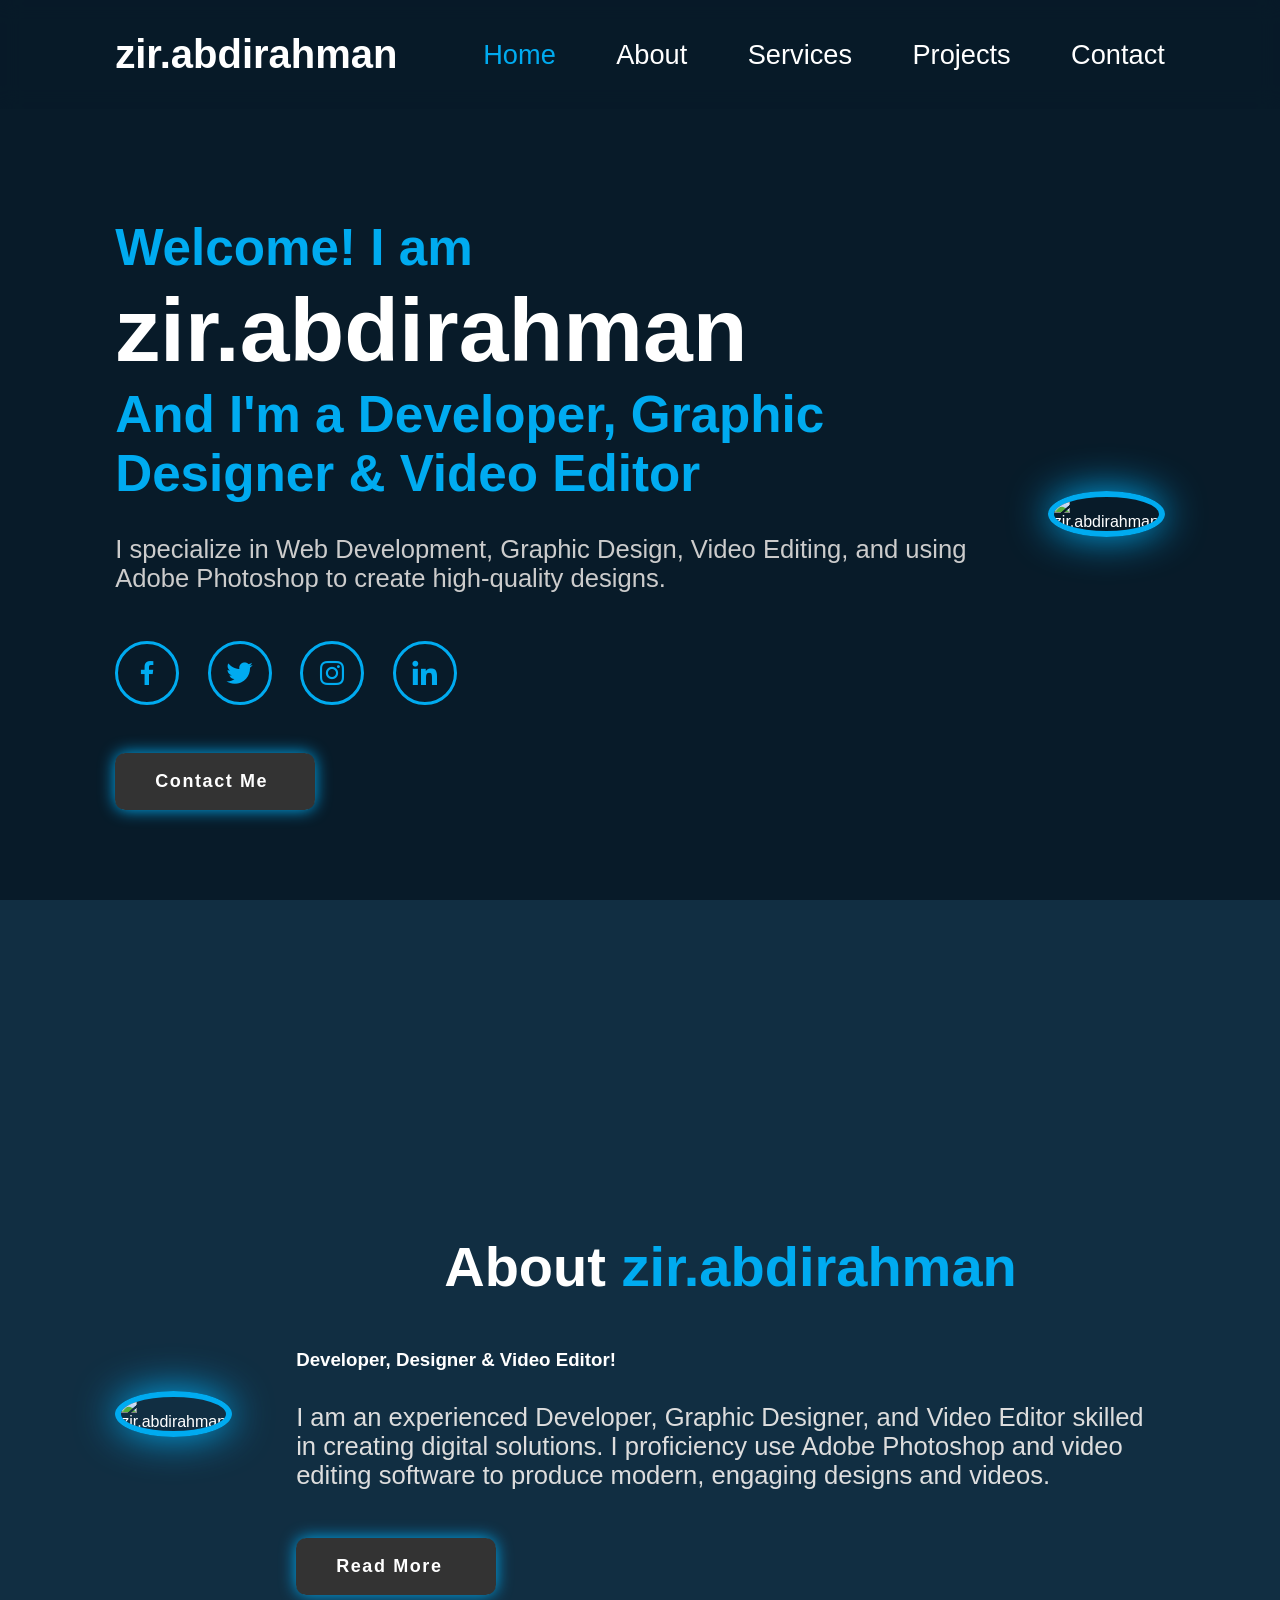
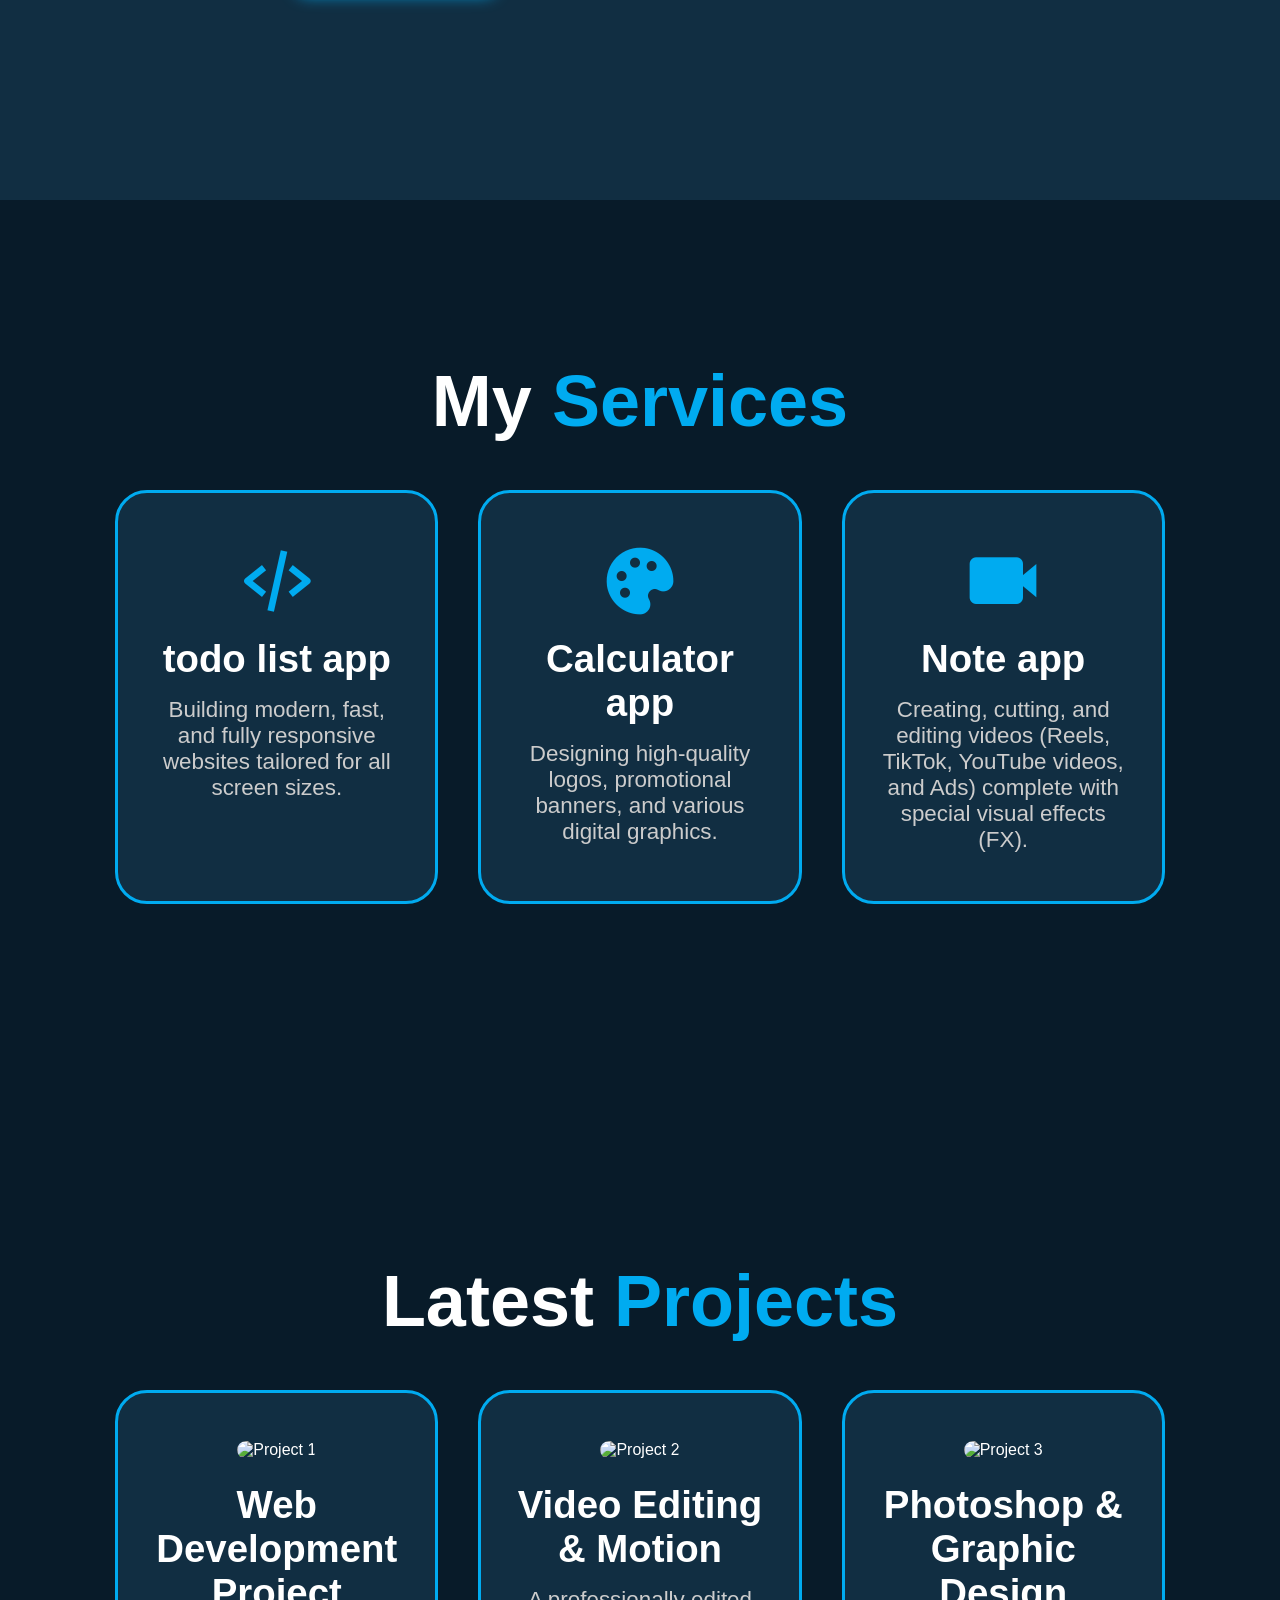
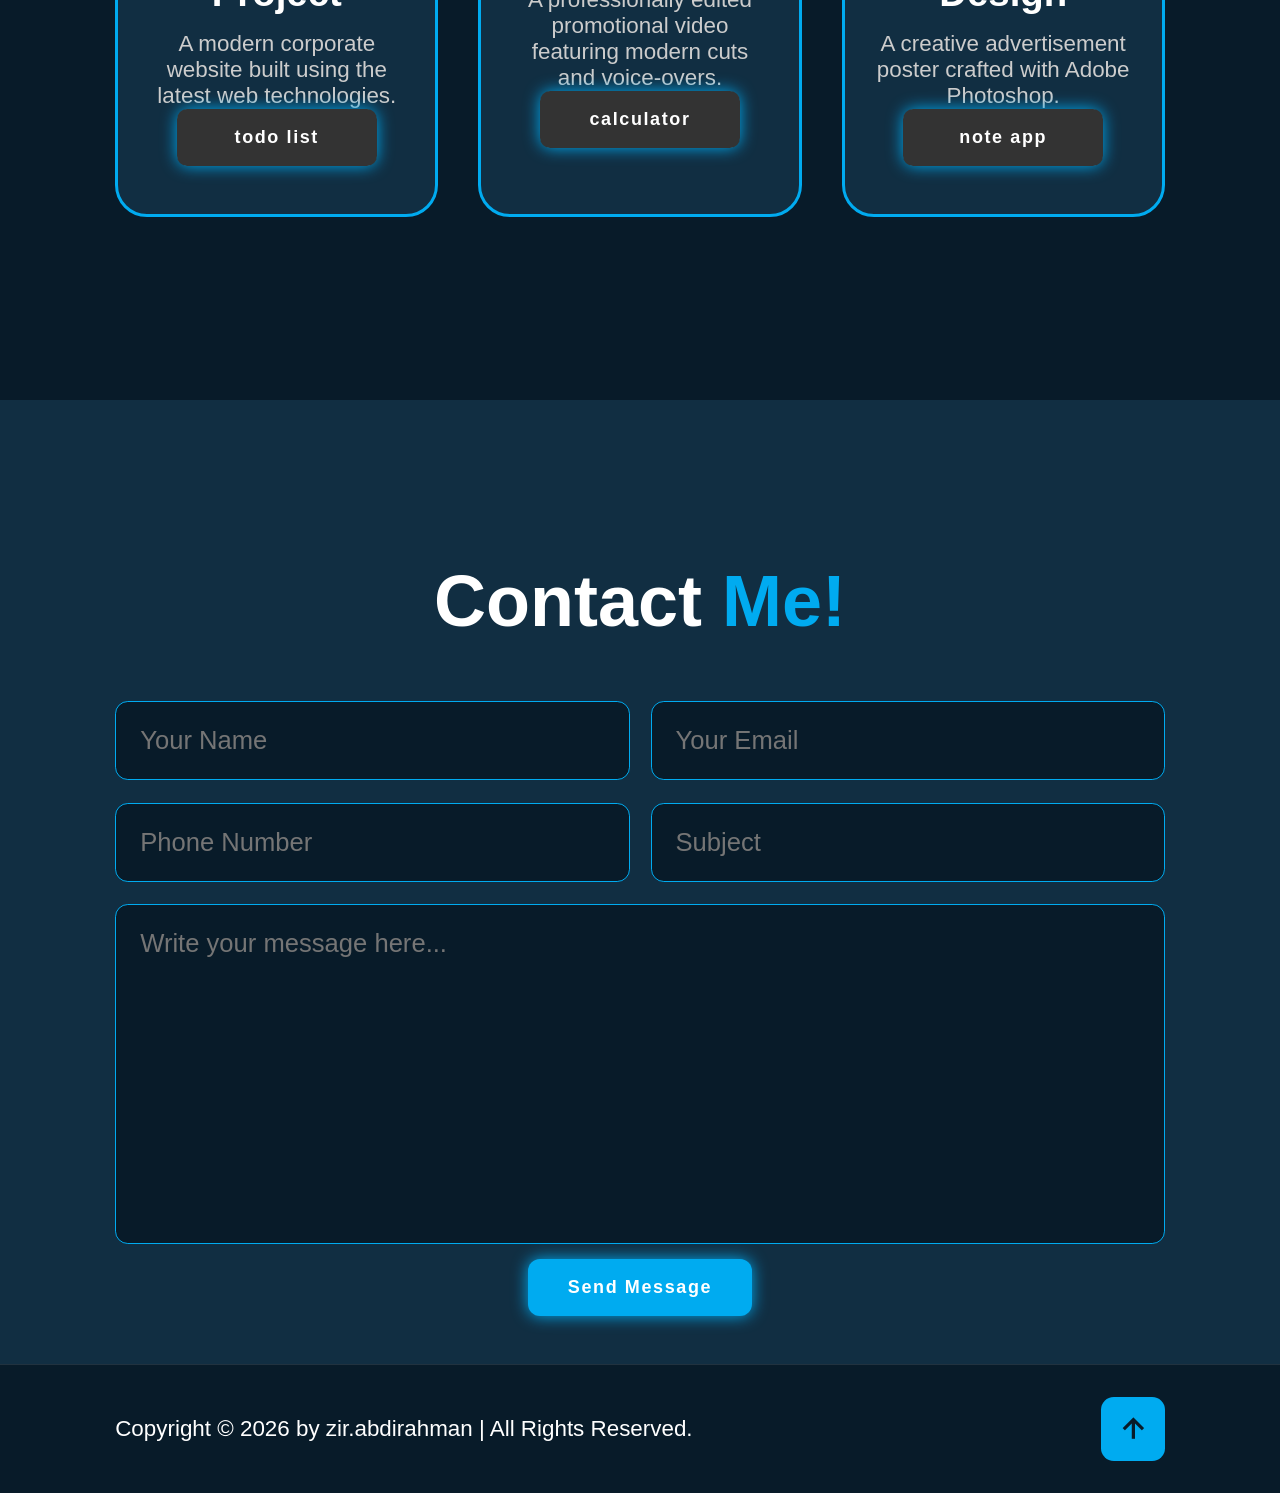
==== index.html @ 747f0863 "Add files via upload" ====
<!DOCTYPE html>
<html lang="en">
<head>
    <meta charset="UTF-8">
    <meta name="viewport" content="width=device-width, initial-scale=1.0">
    <title>zir.abdirahman - Portfolio</title>
    <link rel="stylesheet" href="style.css">
    <link rel="stylesheet" href="button.css">
    <!-- Boxicons Icons -->
    <link href='https://unpkg.com/boxicons@2.1.4/css/boxicons.min.css' rel='stylesheet'>
</head>
<body>

    <!-- Header / Nav -->
    <header class="header">
        <a href="#home" class="logo">zir.abdirahman</a>
        <i class='bx bx-menu' id="menu-icon"></i>
        <nav class="navbar">
            <a href="#home" class="active">Home</a>
            <a href="#about">About</a>
            <a href="#services">Services</a>
            <a href="#projects">Projects</a>
            <a href="#contact">Contact</a>
            
        </nav>
    </header>

    <!-- Home Section -->
    <section class="home" id="home">
        <div class="home-content">
            <h3>Welcome! I am</h3>
            <h1>zir.abdirahman</h1>
            <h3>And I'm a <span>Developer, Graphic Designer & Video Editor</span></h3>
            <p>I specialize in Web Development, Graphic Design, Video Editing, and using Adobe Photoshop to create high-quality designs.</p>
            
            <div class="social-media">
                <a href="#"><i class='bx bxl-facebook'></i></a>
                <a href="#"><i class='bx bxl-twitter'></i></a>
                <a href="#"><i class='bx bxl-instagram'></i></a>
                <a href="#"><i class='bx bxl-linkedin'></i></a>
            </div>

            <a href="#contact" class="btn">Contact Me</a>
        </div>

        <div class="home-img">
            <img src="https://via.placeholder.com/400" alt="zir.abdirahman">
        </div>
    </section>

    <!-- About Section -->
    <section class="about" id="about">
        <div class="about-img">
            <img src="https://via.placeholder.com/400" alt="zir.abdirahman">
        </div>

        <div class="about-content">
            <h2 class="heading">About <span>zir.abdirahman</span></h2>
            <h3>Developer, Designer & Video Editor!</h3>
            <p>I am an experienced Developer, Graphic Designer, and Video Editor skilled in creating digital solutions. I proficiency use Adobe Photoshop and video editing software to produce modern, engaging designs and videos.</p>
            <a href="#" class="btn">Read More</a>
        </div>
    </section>

    <!-- Services Section -->
    <section class="services" id="services">
        <h2 class="heading">My <span>Services</span></h2>

        <div class="services-container">
            <div class="service-box">
                <i class='bx bx-code-alt'></i>
                <h3>todo list app</h3>
                <p>Building modern, fast, and fully responsive websites tailored for all screen sizes.</p>
            </div>

            <div class="service-box">
                <i class='bx bxs-palette'></i>
                <h3>Calculator app</h3>
                <p>Designing high-quality logos, promotional banners, and various digital graphics.</p>

            </div>

            <div class="service-box">
                <i class='bx bxs-video'></i>
                <h3>Note app</h3>
                <p>Creating, cutting, and editing videos (Reels, TikTok, YouTube videos, and Ads) complete with special visual effects (FX).</p>
            </div>

           
        </div>
    </section>

    <!-- Projects Section -->
    <section class="projects" id="projects">
        <h2 class="heading">Latest <span>Projects</span></h2>

        <div class="projects-container">
            <div class="project-card">
                <img src="https://via.placeholder.com/500x300" alt="Project 1">
                <h3>Web Development Project</h3>
                <p>A modern corporate website built using the latest web technologies.</p>
                <a href="to do list.html">
                <button class="btn">todo list</button>
                </a>
            </div>

            <div class="project-card">
                <img src="https://via.placeholder.com/500x300" alt="Project 2">
                <h3>Video Editing & Motion</h3>
                <p>A professionally edited promotional video featuring modern cuts and voice-overs.</p>
                <a href="calculator.html">
                <button class="btn">calculator</button>
                </a>
            </div>

            <div class="project-card">
                <img src="https://via.placeholder.com/500x300" alt="Project 3">
                <h3>Photoshop & Graphic Design</h3>
                <p>A creative advertisement poster crafted with Adobe Photoshop.</p>
                 <a href="note taking.html">
                <button class="btn">note app</button>
                </a>
            </div>
        </div>
    </section>

    <!-- Contact Section -->
    <section class="contact" id="contact">
        <h2 class="heading">Contact <span>Me!</span></h2>

        <form action="#">
            <div class="input-box">
                <input type="text" placeholder="Your Name">
                <input type="email" placeholder="Your Email">
            </div>
            <div class="input-box">
                <input type="number" placeholder="Phone Number">
                <input type="text" placeholder="Subject">
            </div>
            <textarea cols="30" rows="10" placeholder="Write your message here..."></textarea>
            <input type="submit" value="Send Message" class="btn">
        </form>
    </section>

    <!-- Footer -->
    <footer class="footer">
        <div class="footer-text">
            <p>Copyright &copy; 2026 by zir.abdirahman | All Rights Reserved.</p>
        </div>

        <div class="footer-iconTop">
            <a href="#home"><i class='bx bx-up-arrow-alt'></i></a>
        </div>
    </footer>
  <script src="script.js"></script>
</body>
</html>
---- style.css ----
* {
            margin: 0;
            padding: 0;
            box-sizing: border-box;
            text-decoration: none;
            border: none;
            outline: none;
            scroll-behavior: smooth;
            font-family: 'Poppins', sans-serif;
        }

        :root {
            --bg-color: #081b29;
            --second-bg-color: #112e42;
            --text-color: #edd;
            --main-color: #00abf0;
        }

        body {
            background: var(--bg-color);
            color: #fff;
        }

        /* Header / Navbar */
        .header {
            position: fixed;
            top: 0;
            left: 0;
            width: 100%;
            padding: 2rem 9%;
            background: rgba(8, 27, 41, 0.7);
            backdrop-filter: blur(10px);
            display: flex;
            justify-content: space-between;
            align-items: center;
            z-index: 100;
        }

        .logo {
            font-size: 2.5rem;
            color: #fff;
            font-weight: 700;
        }

        .navbar a {
            font-size: 1.7rem;
            color: #fff;
            margin-left: 3.5rem;
            transition: .3s;
        }

        .navbar a:hover,
        .navbar a.active {
            color: var(--main-color);
        }

        #menu-icon {
            font-size: 3.6rem;
            color: var(--main-color);
            display: none;
            cursor: pointer;
        }

        /* Section Styling */
        section {
            min-height: 100vh;
            padding: 10rem 9% 2rem;
        }

        /* Home Section */
        .home {
            display: flex;
            justify-content: space-between;
            align-items: center;
            gap: 4rem;
        }

        .home-content h1 {
            font-size: 5.6rem;
            font-weight: 700;
            line-height: 1.2;
        }

        .home-content h3 {
            font-size: 3.2rem;
            font-weight: 700;
            color: var(--main-color);
        }

        .home-content p {
            font-size: 1.6rem;
            margin: 2rem 0 3rem;
            color: #ccc;
        }

        .social-media a {
            display: inline-flex;
            justify-content: center;
            align-items: center;
            width: 4rem;
            height: 4rem;
            background: transparent;
            border: .2rem solid var(--main-color);
            border-radius: 50%;
            font-size: 2rem;
            color: var(--main-color);
            margin: 0 1.5rem 3rem 0;
            transition: .5s ease;
        }

        .social-media a:hover {
            background: var(--main-color);
            color: var(--bg-color);
            box-shadow: 0 0 2rem var(--main-color);
        }

        .btn {
            display: inline-block;
            padding: 1.2rem 2.8rem;
            background: var(--main-color);
            border-radius: 4rem;
            box-shadow: 0 0 1rem var(--main-color);
            font-size: 1.6rem;
            color: var(--bg-color);
            letter-spacing: .1rem;
            font-weight: 600;
            transition: .5s ease;
        }

        .btn:hover {
            box-shadow: 0 0 2rem var(--main-color);
        }

        .home-img img, .about-img img {
            width: 28vw;
            border-radius: 50%;
            border: .4rem solid var(--main-color);
            box-shadow: 0 0 2.5rem var(--main-color);
            transition: .5s ease;
        }

        .home-img img:hover, .about-img img:hover {
            box-shadow: 0 0 5rem var(--main-color);
        }

        /* About Section */
        .about {
            display: flex;
            justify-content: center;
            align-items: center;
            gap: 4rem;
            background: var(--second-bg-color);
        }

        .heading {
            font-size: 4.5rem;
            text-align: center;
            margin-bottom: 3rem;
        }

        .heading span {
            color: var(--main-color);
        }

        .about-content h2 {
            font-size: 3.5rem;
            line-height: 1.2;
        }

        .about-content p {
            font-size: 1.6rem;
            margin: 2rem 0 3rem;
            color: #ddd;
        }

        /* Services Section */
        .services-container, .projects-container {
            display: grid;
            grid-template-columns: repeat(auto-fit, minmax(280px, 1fr));
            gap: 2.5rem;
        }

        .service-box, .project-card {
            background: var(--second-bg-color);
            padding: 3rem 2rem;
            border-radius: 2rem;
            border: .2rem solid var(--main-color);
            text-align: center;
            transition: .5s ease;
        }

        .service-box:hover, .project-card:hover {
            box-shadow: 0 0 2rem var(--main-color);
            transform: translateY(-5px);
        }

        .service-box i {
            font-size: 5rem;
            color: var(--main-color);
            margin-bottom: 1rem;
        }

        .service-box h3, .project-card h3 {
            font-size: 2.4rem;
            margin-bottom: 1rem;
        }

        .service-box p, .project-card p {
            font-size: 1.4rem;
            color: #ccc;
        }

        .project-card img {
            width: 100%;
            border-radius: 1rem;
            margin-bottom: 1.5rem;
        }

        .projects {
            background: var(--bg-color);
        }

        /* Contact Section */
        .contact {
            background: var(--second-bg-color);
        }

        .contact form {
            max-width: 70rem;
            margin: 1rem auto;
            text-align: center;
        }

        .contact form .input-box {
            display: flex;
            justify-content: space-between;
            flex-wrap: wrap;
        }

        .contact form .input-box input,
        .contact form textarea {
            width: 100%;
            padding: 1.5rem;
            font-size: 1.6rem;
            color: #fff;
            background: var(--bg-color);
            border-radius: .8rem;
            margin: .7rem 0;
            border: .1rem solid var(--main-color);
        }

        .contact form .input-box input {
            width: 49%;
        }

        .contact form textarea {
            resize: none;
        }

        /* Footer */
        .footer {
            display: flex;
            justify-content: space-between;
            align-items: center;
            padding: 2rem 9%;
            background: var(--bg-color);
            border-top: .1rem solid rgba(255, 255, 255, 0.1);
        }

        .footer-text p {
            font-size: 1.4rem;
        }

        .footer-iconTop a {
            display: inline-flex;
            justify-content: center;
            align-items: center;
            padding: .8rem;
            background: var(--main-color);
            border-radius: .8rem;
            transition: .5s ease;
        }

        .footer-iconTop a i {
            font-size: 2.4rem;
            color: var(--bg-color);
        }

        /* Responsive Styles */
        @media (max-width: 991px) {
            .header { padding: 2rem 3%; }
            section { padding: 10rem 3% 2rem; }
            .footer { padding: 2rem 3%; }
        }

        @media (max-width: 768px) {
            #menu-icon { display: block; }

            .navbar {
                position: absolute;
                top: 100%;
                left: 0;
                width: 100%;
                padding: 1rem 3%;
                background: var(--bg-color);
                border-top: .1rem solid rgba(0, 0, 0, .2);
                box-shadow: 0 .5rem 1rem rgba(0, 0, 0, .2);
                display: none;
            }

            .navbar.active { display: block; }

            .navbar a {
                display: block;
                font-size: 2rem;
                margin: 3rem 0;
            }

            .home {
                flex-direction: column-reverse;
                text-align: center;
            }

            .home-img img, .about-img img { width: 60vw; }

            .about {
                flex-direction: column;
                text-align: center;
            }

            .contact form .input-box input { width: 100%; }
        }
---- button.css ----
.btn{
    padding: 18px 40px;
    font-size: 18px;
    min-width: 200px;
    border: none;
    outline: none;
    color: #fff;
    cursor: pointer;
    position: relative;
    z-index: 0;
    border-radius: 12px;
}

.btn::after{
    content: "";
    z-index: -2;
    position: absolute;
    width: 100%;
    height: 100%;
    background-color: #333;
    left: 0;
    top: 0;
    border-radius: 10px;
}

.btn::before{
    content:"";
    background: linear-gradient(
        45deg,
        #ff0000, #ff7300, #fffb00, #48ff00,
        #00ffd5, #002bff, #ff00c8, #ff0000
    );
    position: absolute;
    top: -2px;
    left: -2px;
    background-size: 600%;
    background-position: 0 0;
    z-index: -1;
    width: calc(100% + 4px);
    height: calc(100% + 4px);
    filter: blur(15px);
    animation: glowing 20s linear infinite;
    transition: opacity .3s ease-in-out;
    border-radius: 10px;
    opacity: 0;
}

@keyframes glowing{
    0% {background-position:0 0;}
    50% {background-position:400% 0;}
    100% {background-position:0 0;}
}

.btn:hover::before{
    opacity: 1;
}

.btn:active::after{
    background: transparent;
}

.btn:active{
    color: #000;
    font-weight: bold;
}
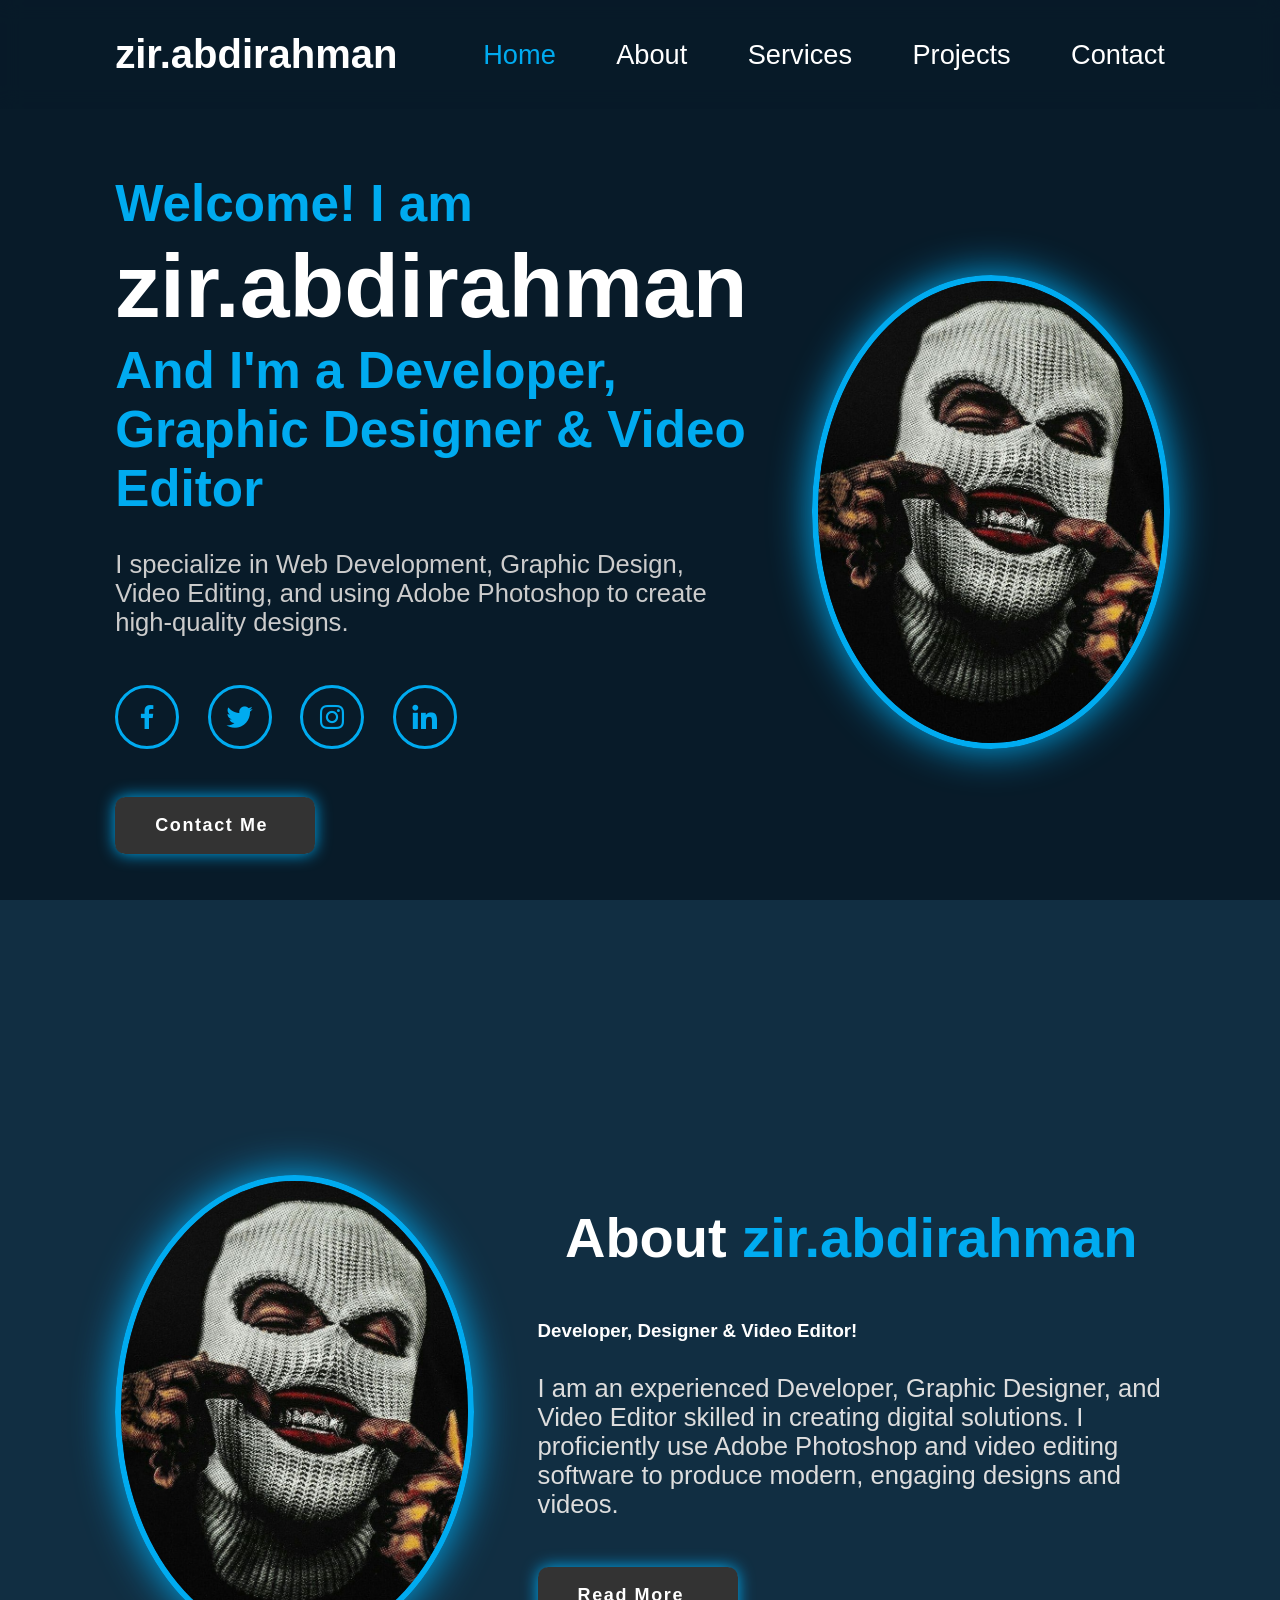
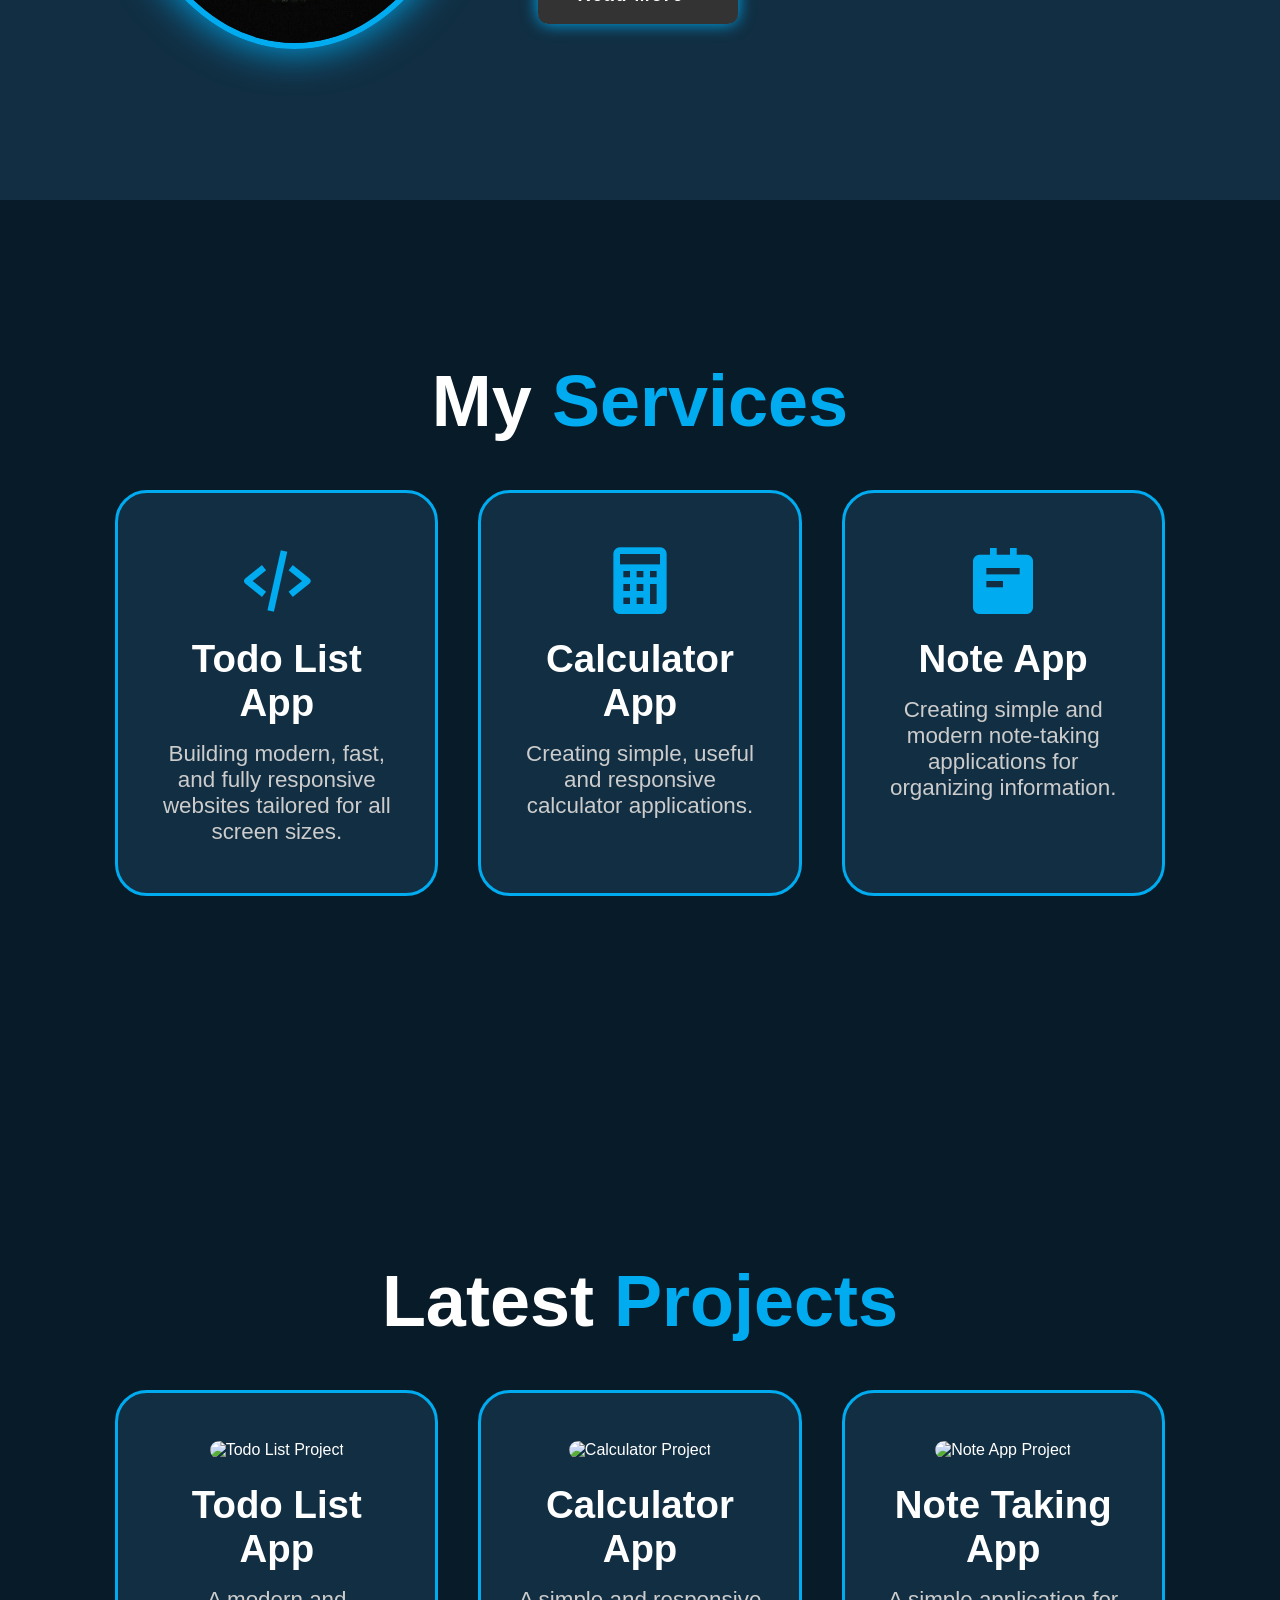
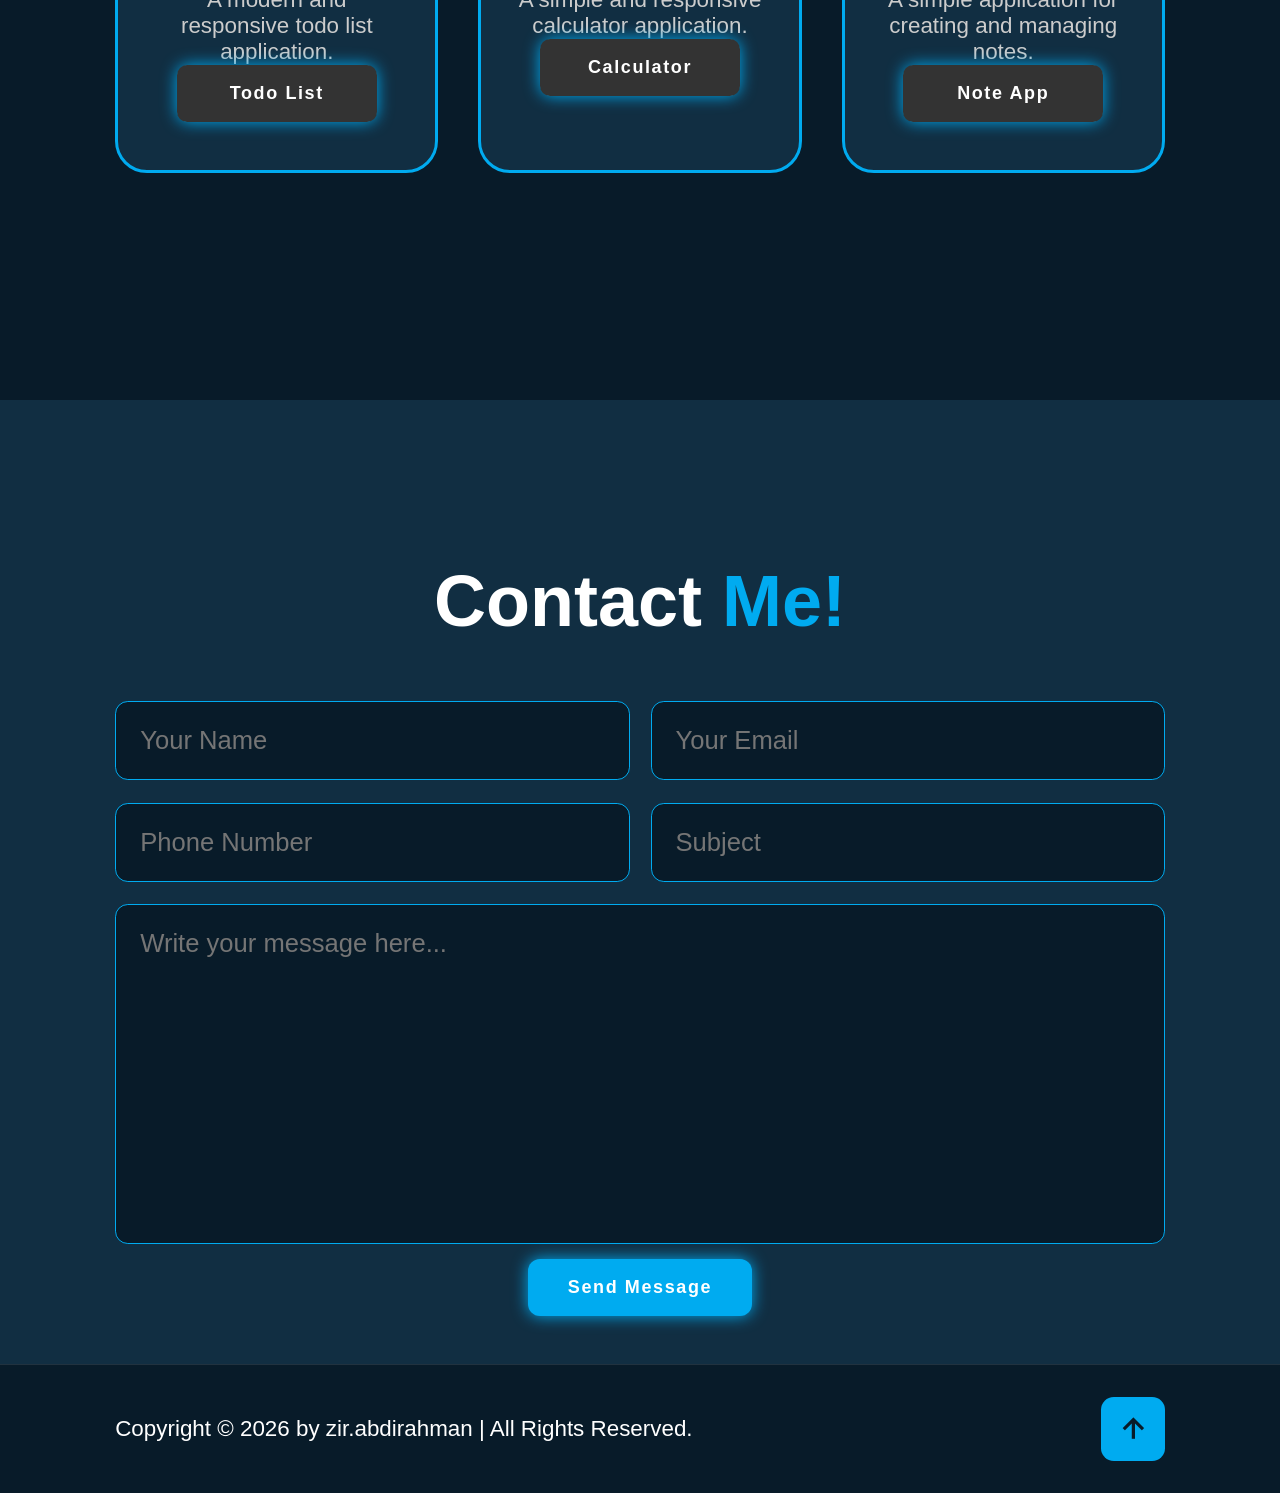
==== commit af0a8822: "Update index.html" ====
--- a/index.html
+++ b/index.html
@@ -3,155 +3,337 @@
 <head>
     <meta charset="UTF-8">
     <meta name="viewport" content="width=device-width, initial-scale=1.0">
+
     <title>zir.abdirahman - Portfolio</title>
+
     <link rel="stylesheet" href="style.css">
     <link rel="stylesheet" href="button.css">
-    <!-- Boxicons Icons -->
-    <link href='https://unpkg.com/boxicons@2.1.4/css/boxicons.min.css' rel='stylesheet'>
+
+    <!-- Boxicons -->
+    <link href="https://unpkg.com/boxicons@2.1.4/css/boxicons.min.css" rel="stylesheet">
 </head>
+
 <body>
 
-    <!-- Header / Nav -->
+    <!-- Header -->
     <header class="header">
+
         <a href="#home" class="logo">zir.abdirahman</a>
-        <i class='bx bx-menu' id="menu-icon"></i>
+
+        <i class="bx bx-menu" id="menu-icon"></i>
+
         <nav class="navbar">
             <a href="#home" class="active">Home</a>
             <a href="#about">About</a>
             <a href="#services">Services</a>
             <a href="#projects">Projects</a>
             <a href="#contact">Contact</a>
-            
         </nav>
+
     </header>
+
 
     <!-- Home Section -->
     <section class="home" id="home">
+
         <div class="home-content">
+
             <h3>Welcome! I am</h3>
+
             <h1>zir.abdirahman</h1>
-            <h3>And I'm a <span>Developer, Graphic Designer & Video Editor</span></h3>
-            <p>I specialize in Web Development, Graphic Design, Video Editing, and using Adobe Photoshop to create high-quality designs.</p>
-            
+
+            <h3>
+                And I'm a
+                <span>Developer, Graphic Designer & Video Editor</span>
+            </h3>
+
+            <p>
+                I specialize in Web Development, Graphic Design,
+                Video Editing, and using Adobe Photoshop to create
+                high-quality designs.
+            </p>
+
             <div class="social-media">
-                <a href="#"><i class='bx bxl-facebook'></i></a>
-                <a href="#"><i class='bx bxl-twitter'></i></a>
-                <a href="#"><i class='bx bxl-instagram'></i></a>
-                <a href="#"><i class='bx bxl-linkedin'></i></a>
+
+                <a href="#">
+                    <i class="bx bxl-facebook"></i>
+                </a>
+
+                <a href="#">
+                    <i class="bx bxl-twitter"></i>
+                </a>
+
+                <a href="#">
+                    <i class="bx bxl-instagram"></i>
+                </a>
+
+                <a href="#">
+                    <i class="bx bxl-linkedin"></i>
+                </a>
+
             </div>
 
             <a href="#contact" class="btn">Contact Me</a>
-        </div>
-
+
+        </div>
+
+
+        <!-- Profile Image -->
         <div class="home-img">
-            <img src="https://via.placeholder.com/400" alt="zir.abdirahman">
-        </div>
-    </section>
+
+            <img src="profile.jpg" alt="zir.abdirahman">
+
+        </div>
+
+    </section>
+
 
     <!-- About Section -->
     <section class="about" id="about">
+
         <div class="about-img">
-            <img src="https://via.placeholder.com/400" alt="zir.abdirahman">
+            <img src="profile.jpg" alt="zir.abdirahman">
         </div>
 
         <div class="about-content">
-            <h2 class="heading">About <span>zir.abdirahman</span></h2>
+
+            <h2 class="heading">
+                About <span>zir.abdirahman</span>
+            </h2>
+
             <h3>Developer, Designer & Video Editor!</h3>
-            <p>I am an experienced Developer, Graphic Designer, and Video Editor skilled in creating digital solutions. I proficiency use Adobe Photoshop and video editing software to produce modern, engaging designs and videos.</p>
+
+            <p>
+                I am an experienced Developer, Graphic Designer,
+                and Video Editor skilled in creating digital solutions.
+                I proficiently use Adobe Photoshop and video editing
+                software to produce modern, engaging designs and videos.
+            </p>
+
             <a href="#" class="btn">Read More</a>
-        </div>
-    </section>
+
+        </div>
+
+    </section>
+
 
     <!-- Services Section -->
     <section class="services" id="services">
-        <h2 class="heading">My <span>Services</span></h2>
+
+        <h2 class="heading">
+            My <span>Services</span>
+        </h2>
 
         <div class="services-container">
+
             <div class="service-box">
-                <i class='bx bx-code-alt'></i>
-                <h3>todo list app</h3>
-                <p>Building modern, fast, and fully responsive websites tailored for all screen sizes.</p>
-            </div>
+
+                <i class="bx bx-code-alt"></i>
+
+                <h3>Todo List App</h3>
+
+                <p>
+                    Building modern, fast, and fully responsive
+                    websites tailored for all screen sizes.
+                </p>
+
+            </div>
+
 
             <div class="service-box">
-                <i class='bx bxs-palette'></i>
-                <h3>Calculator app</h3>
-                <p>Designing high-quality logos, promotional banners, and various digital graphics.</p>
-
-            </div>
+
+                <i class="bx bxs-calculator"></i>
+
+                <h3>Calculator App</h3>
+
+                <p>
+                    Creating simple, useful and responsive
+                    calculator applications.
+                </p>
+
+            </div>
+
 
             <div class="service-box">
-                <i class='bx bxs-video'></i>
-                <h3>Note app</h3>
-                <p>Creating, cutting, and editing videos (Reels, TikTok, YouTube videos, and Ads) complete with special visual effects (FX).</p>
-            </div>
-
-           
-        </div>
-    </section>
+
+                <i class="bx bxs-notepad"></i>
+
+                <h3>Note App</h3>
+
+                <p>
+                    Creating simple and modern note-taking
+                    applications for organizing information.
+                </p>
+
+            </div>
+
+        </div>
+
+    </section>
+
 
     <!-- Projects Section -->
     <section class="projects" id="projects">
-        <h2 class="heading">Latest <span>Projects</span></h2>
+
+        <h2 class="heading">
+            Latest <span>Projects</span>
+        </h2>
 
         <div class="projects-container">
+
+
+            <!-- Project 1 -->
             <div class="project-card">
-                <img src="https://via.placeholder.com/500x300" alt="Project 1">
-                <h3>Web Development Project</h3>
-                <p>A modern corporate website built using the latest web technologies.</p>
+
+                <img
+                    src="https://via.placeholder.com/500x300"
+                    alt="Todo List Project"
+                >
+
+                <h3>Todo List App</h3>
+
+                <p>
+                    A modern and responsive todo list application.
+                </p>
+
                 <a href="to do list.html">
-                <button class="btn">todo list</button>
-                </a>
-            </div>
-
+                    <button class="btn">Todo List</button>
+                </a>
+
+            </div>
+
+
+            <!-- Project 2 -->
             <div class="project-card">
-                <img src="https://via.placeholder.com/500x300" alt="Project 2">
-                <h3>Video Editing & Motion</h3>
-                <p>A professionally edited promotional video featuring modern cuts and voice-overs.</p>
+
+                <img
+                    src="https://via.placeholder.com/500x300"
+                    alt="Calculator Project"
+                >
+
+                <h3>Calculator App</h3>
+
+                <p>
+                    A simple and responsive calculator application.
+                </p>
+
                 <a href="calculator.html">
-                <button class="btn">calculator</button>
-                </a>
-            </div>
-
+                    <button class="btn">Calculator</button>
+                </a>
+
+            </div>
+
+
+            <!-- Project 3 -->
             <div class="project-card">
-                <img src="https://via.placeholder.com/500x300" alt="Project 3">
-                <h3>Photoshop & Graphic Design</h3>
-                <p>A creative advertisement poster crafted with Adobe Photoshop.</p>
-                 <a href="note taking.html">
-                <button class="btn">note app</button>
-                </a>
-            </div>
-        </div>
-    </section>
+
+                <img
+                    src="https://via.placeholder.com/500x300"
+                    alt="Note App Project"
+                >
+
+                <h3>Note Taking App</h3>
+
+                <p>
+                    A simple application for creating and managing notes.
+                </p>
+
+                <a href="note taking.html">
+                    <button class="btn">Note App</button>
+                </a>
+
+            </div>
+
+        </div>
+
+    </section>
+
 
     <!-- Contact Section -->
     <section class="contact" id="contact">
-        <h2 class="heading">Contact <span>Me!</span></h2>
+
+        <h2 class="heading">
+            Contact <span>Me!</span>
+        </h2>
 
         <form action="#">
+
             <div class="input-box">
-                <input type="text" placeholder="Your Name">
-                <input type="email" placeholder="Your Email">
-            </div>
+
+                <input
+                    type="text"
+                    placeholder="Your Name"
+                    required
+                >
+
+                <input
+                    type="email"
+                    placeholder="Your Email"
+                    required
+                >
+
+            </div>
+
+
             <div class="input-box">
-                <input type="number" placeholder="Phone Number">
-                <input type="text" placeholder="Subject">
-            </div>
-            <textarea cols="30" rows="10" placeholder="Write your message here..."></textarea>
-            <input type="submit" value="Send Message" class="btn">
+
+                <input
+                    type="number"
+                    placeholder="Phone Number"
+                >
+
+                <input
+                    type="text"
+                    placeholder="Subject"
+                >
+
+            </div>
+
+
+            <textarea
+                cols="30"
+                rows="10"
+                placeholder="Write your message here..."
+                required
+            ></textarea>
+
+            <input
+                type="submit"
+                value="Send Message"
+                class="btn"
+            >
+
         </form>
-    </section>
+
+    </section>
+
 
     <!-- Footer -->
     <footer class="footer">
+
         <div class="footer-text">
-            <p>Copyright &copy; 2026 by zir.abdirahman | All Rights Reserved.</p>
-        </div>
+
+            <p>
+                Copyright &copy; 2026 by zir.abdirahman |
+                All Rights Reserved.
+            </p>
+
+        </div>
+
 
         <div class="footer-iconTop">
-            <a href="#home"><i class='bx bx-up-arrow-alt'></i></a>
-        </div>
+
+            <a href="#home">
+                <i class="bx bx-up-arrow-alt"></i>
+            </a>
+
+        </div>
+
     </footer>
-  <script src="script.js"></script>
+
+
+    <!-- JavaScript -->
+    <script src="script.js"></script>
+
 </body>
-</html>+</html>
